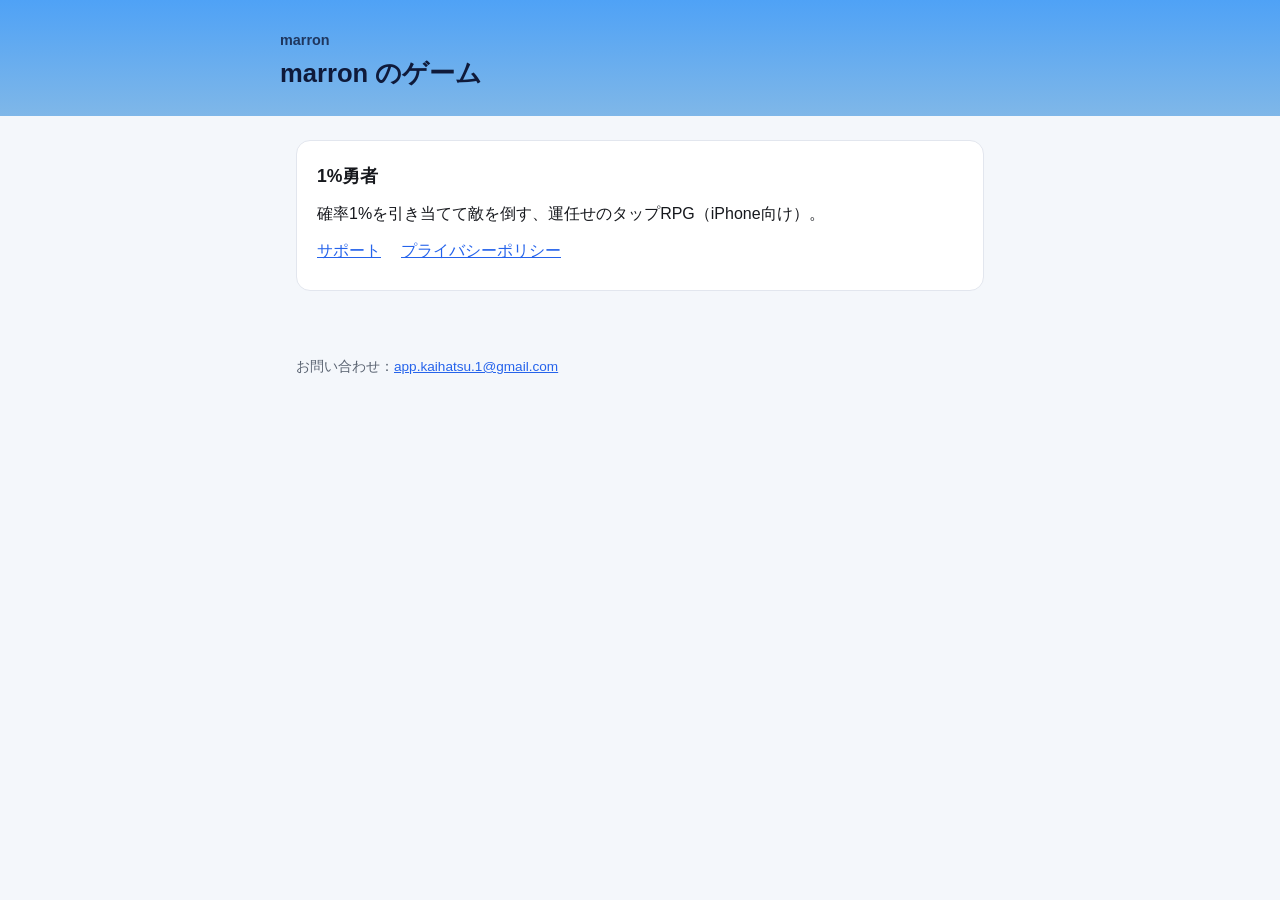
==== index.html @ e989c3e5 "サイトを作成：1%勇者のプライバシーポリシーとサポート Co-Authored-By: Claude Opus 5.5 <noreply@anthropic.com>" ====
<!DOCTYPE html>
<html lang="ja">
<head>
  <meta charset="UTF-8">
  <meta name="viewport" content="width=device-width, initial-scale=1">
  <title>marron のゲーム</title>
  <link rel="stylesheet" href="style.css">
</head>
<body>
  <header class="site-head">
    <div class="inner">
      <p class="app">marron</p>
      <h1>marron のゲーム</h1>
    </div>
  </header>

  <main>
    <section class="app-card">
      <h2>1%勇者</h2>
      <p>確率1%を引き当てて敵を倒す、運任せのタップRPG（iPhone向け）。</p>
      <p class="links">
        <a href="one-percent-hero/support.html">サポート</a>
        <a href="one-percent-hero/privacy.html">プライバシーポリシー</a>
      </p>
    </section>
  </main>

  <footer>お問い合わせ：<a href="mailto:app.kaihatsu.1@gmail.com">app.kaihatsu.1@gmail.com</a></footer>
</body>
</html>
---- style.css ----
/* marron のゲームのサイト共通の見た目（プライバシーポリシー・サポートなど） */
:root {
  --bg: #f4f7fb;
  --surface: #ffffff;
  --text: #16181d;
  --muted: #5b6472;
  --line: #e2e6ee;
  --accent: #2563eb;
  --head: linear-gradient(180deg, #4fa2f6 0%, #7fb7e8 100%);
  --head-text: #0f1a3a;
}
@media (prefers-color-scheme: dark) {
  :root {
    --bg: #111318;
    --surface: #1b1e25;
    --text: #eef0f4;
    --muted: #a3aab6;
    --line: #2b2f38;
    --accent: #7aa7ff;
    --head: linear-gradient(180deg, #1e3a6b 0%, #1b2a4a 100%);
    --head-text: #eef3ff;
  }
}

* { box-sizing: border-box; }
html { -webkit-text-size-adjust: 100%; }
body {
  margin: 0;
  background: var(--bg);
  color: var(--text);
  font-family: -apple-system, BlinkMacSystemFont, "Hiragino Sans", "Noto Sans JP", "Segoe UI", sans-serif;
  line-height: 1.8;
}
a { color: var(--accent); }

.site-head {
  background: var(--head);
  color: var(--head-text);
  padding: 28px 16px 24px;
}
.site-head .inner, main { max-width: 720px; margin: 0 auto; }
.site-head .app { margin: 0; font-size: 0.9rem; font-weight: 700; opacity: 0.8; }
.site-head h1 { margin: 2px 0 0; font-size: 1.6rem; line-height: 1.4; }

main { padding: 24px 16px 48px; }
section {
  background: var(--surface);
  border: 1px solid var(--line);
  border-radius: 14px;
  padding: 4px 20px 16px;
  margin-bottom: 16px;
}
h2 { font-size: 1.1rem; margin: 18px 0 6px; }
h3 { font-size: 1rem; margin: 16px 0 4px; }
p, ul { margin: 8px 0; }
ul { padding-left: 1.3em; }
li { margin: 2px 0; }
.lead { margin: 0 0 16px; }
.muted { color: var(--muted); font-size: 0.9rem; }
.mail { font-size: 1.05rem; font-weight: 700; word-break: break-all; }

.app-card h2 { margin-top: 16px; }
.links { display: flex; flex-wrap: wrap; gap: 8px 20px; }

footer {
  max-width: 720px;
  margin: 0 auto;
  padding: 0 16px 40px;
  color: var(--muted);
  font-size: 0.85rem;
}
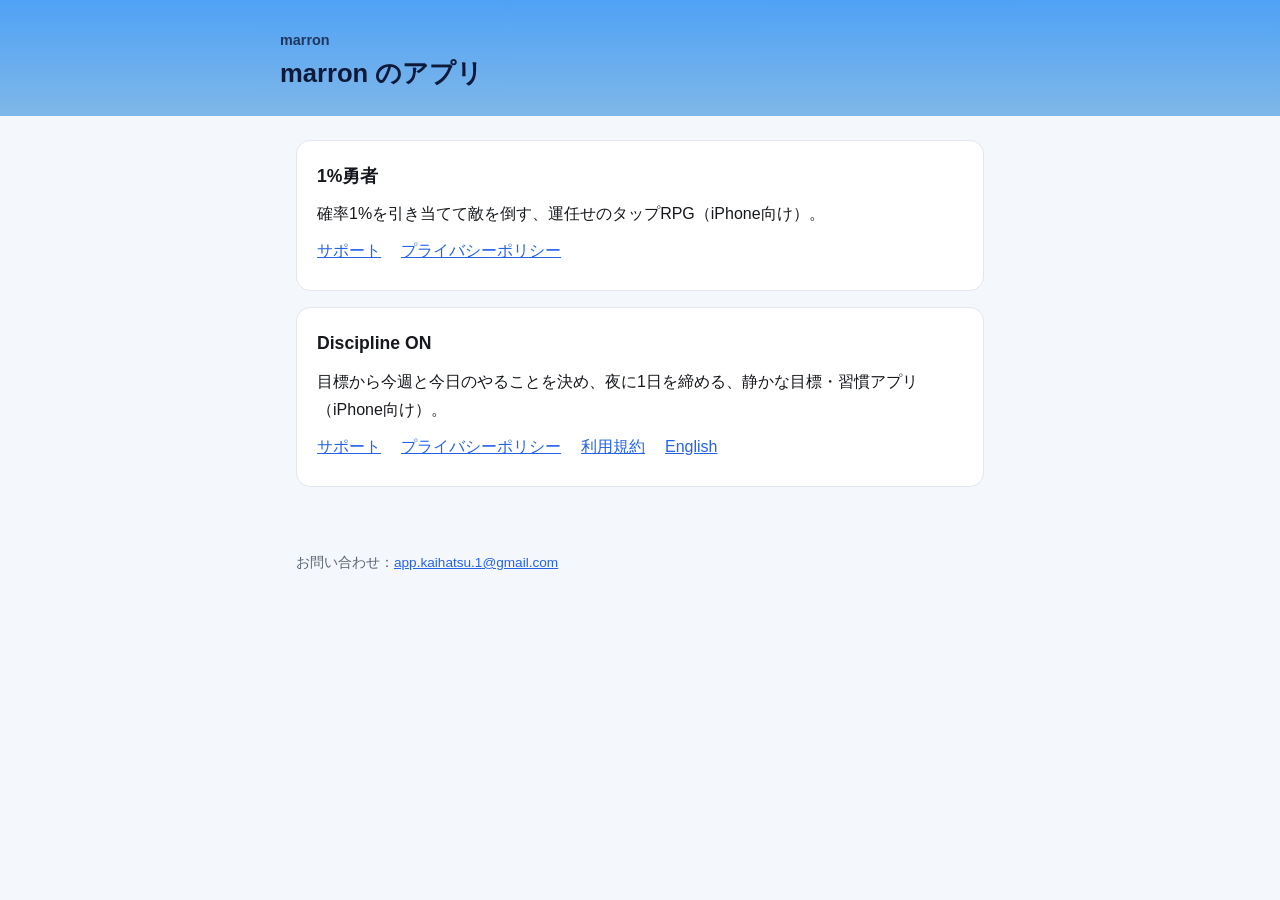
==== commit 6ca8d5ed: "Discipline ON のプライバシーポリシー・利用規約・サポートを追加 discipline-on/ に日本語、discipline-on/en/ に英語の3ページずつ。お問い合わせ先は 1%勇" ====
--- a/index.html
+++ b/index.html
@@ -3,14 +3,14 @@
 <head>
   <meta charset="UTF-8">
   <meta name="viewport" content="width=device-width, initial-scale=1">
-  <title>marron のゲーム</title>
+  <title>marron のアプリ</title>
   <link rel="stylesheet" href="style.css">
 </head>
 <body>
   <header class="site-head">
     <div class="inner">
       <p class="app">marron</p>
-      <h1>marron のゲーム</h1>
+      <h1>marron のアプリ</h1>
     </div>
   </header>
 
@@ -23,6 +23,17 @@
         <a href="one-percent-hero/privacy.html">プライバシーポリシー</a>
       </p>
     </section>
+
+    <section class="app-card">
+      <h2>Discipline ON</h2>
+      <p>目標から今週と今日のやることを決め、夜に1日を締める、静かな目標・習慣アプリ（iPhone向け）。</p>
+      <p class="links">
+        <a href="discipline-on/support.html">サポート</a>
+        <a href="discipline-on/privacy.html">プライバシーポリシー</a>
+        <a href="discipline-on/terms.html">利用規約</a>
+        <a href="discipline-on/en/support.html" hreflang="en" lang="en">English</a>
+      </p>
+    </section>
   </main>
 
   <footer>お問い合わせ：<a href="mailto:app.kaihatsu.1@gmail.com">app.kaihatsu.1@gmail.com</a></footer>
--- a/style.css
+++ b/style.css
@@ -1,4 +1,4 @@
-/* marron のゲームのサイト共通の見た目（プライバシーポリシー・サポートなど） */
+/* marron のアプリのサイト共通の見た目（プライバシーポリシー・利用規約・サポートなど） */
 :root {
   --bg: #f4f7fb;
   --surface: #ffffff;
@@ -41,6 +41,10 @@
 .site-head .inner, main { max-width: 720px; margin: 0 auto; }
 .site-head .app { margin: 0; font-size: 0.9rem; font-weight: 700; opacity: 0.8; }
 .site-head h1 { margin: 2px 0 0; font-size: 1.6rem; line-height: 1.4; }
+/* 右上の言語の切り替え（日本語 ⇄ English） */
+.site-head .inner { position: relative; }
+.site-head .lang { position: absolute; top: 0; right: 0; margin: 0; font-size: 0.85rem; font-weight: 700; }
+.site-head .lang a { color: inherit; }
 
 main { padding: 24px 16px 48px; }
 section {
